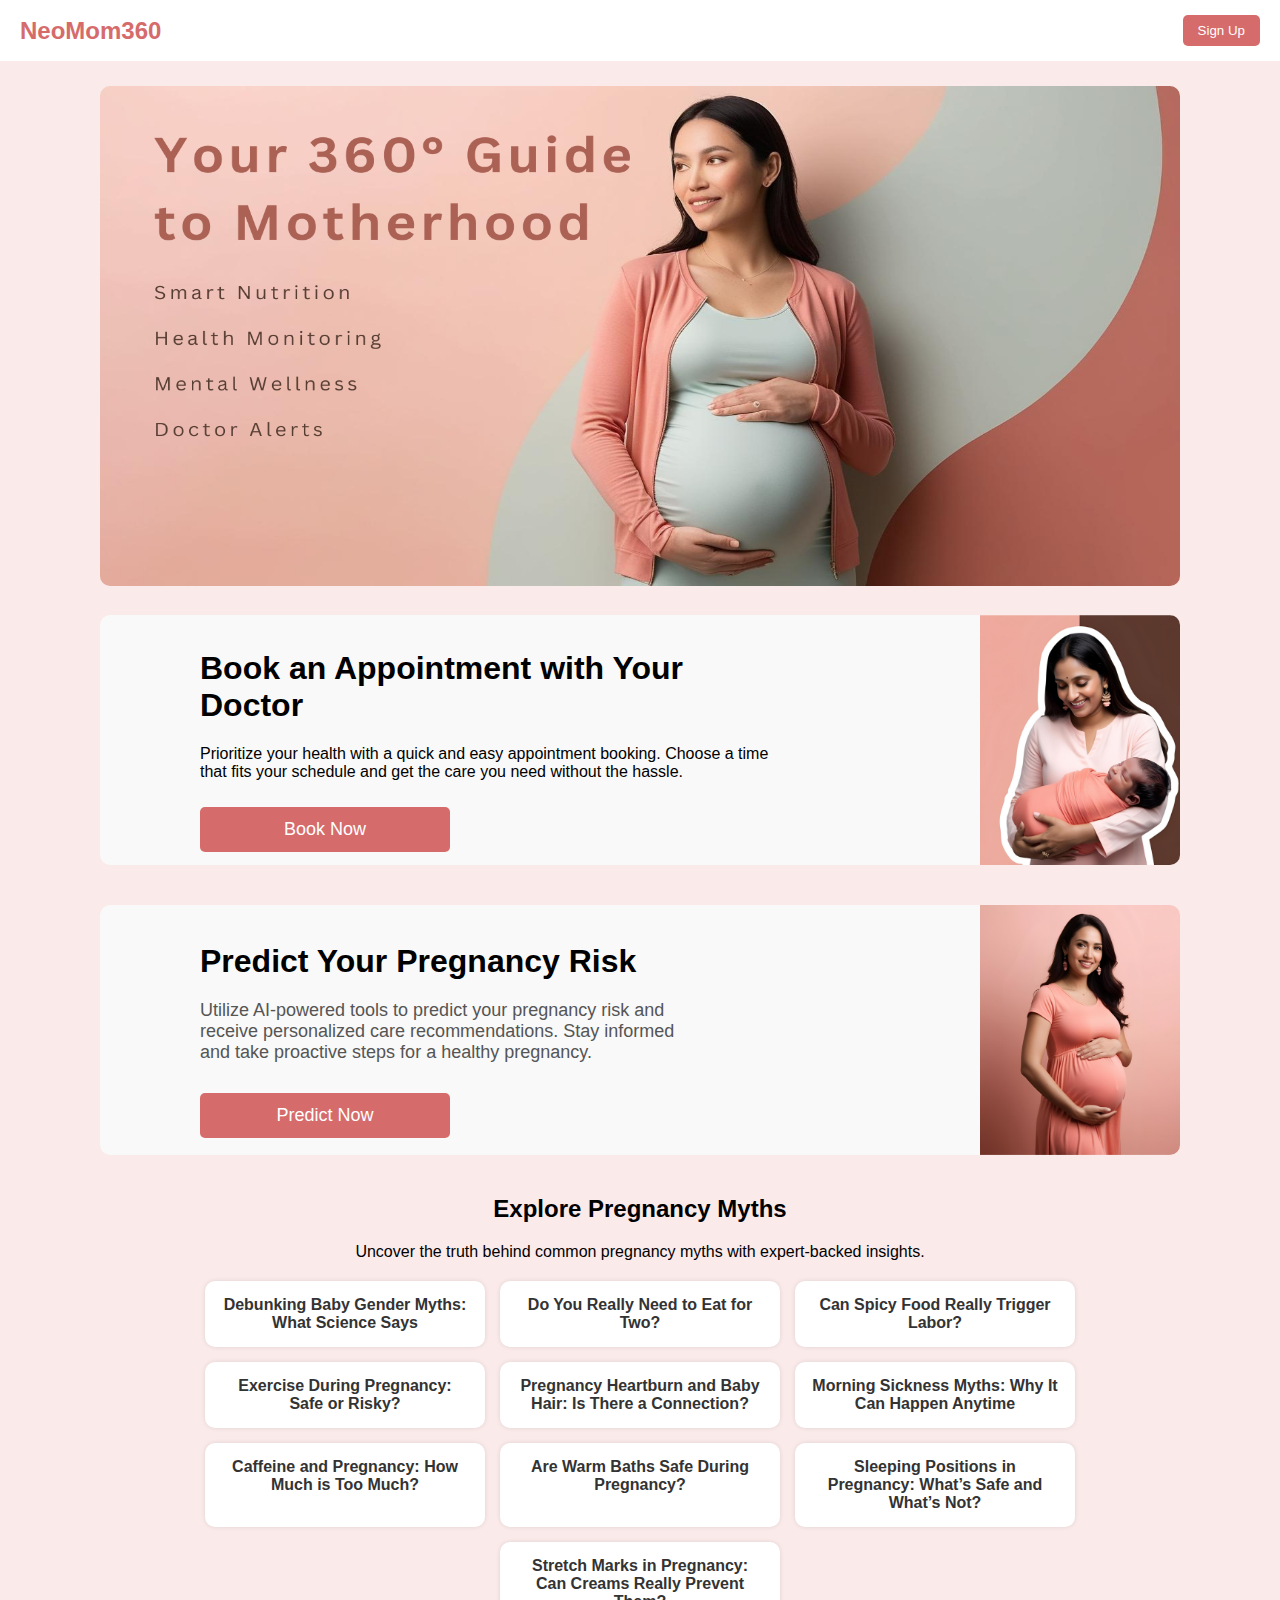
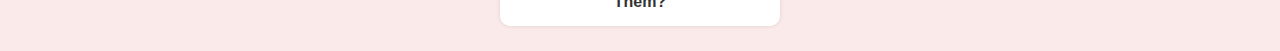
==== index.html @ f3381eb1 "Add files via upload" ====
<!DOCTYPE html>
<html lang="en">
<head>
    <meta charset="UTF-8">
    <meta name="viewport" content="width=device-width, initial-scale=1.0">
    <title>NeoMom360</title>
    <link rel="stylesheet" href="index.css">
</head>
<body>
    <header>
        <nav>
            <div class="logo">NeoMom360</div>
            <a href="signup.html"><button class="signup-btn">Sign Up</button></a>
        </nav>
    </header>
    <div class="container">
        <main>
            <section>
                <img class="mainBanner" src="image\Your 360° Guide to Motherhood.png" alt="NeoMom360 Banner" width="100%" height="500px">
            </section>
            
            <section class="appointment">
                <div class="appointment-text">
                    <h1>Book an Appointment with Your Doctor</h1>
                    <p>Prioritize your health with a quick and easy appointment booking. Choose a time that fits your schedule and get the care you need without the hassle.</p>
                    <a href="appointments.html"><button class="book">Book Now</button></a>
                </div>
                              
                <div class="appointment-image">
                    <img src="image\mom with a baby.png" alt="Mom with her baby">
                </div>
            </section>

            <section class="predict">
                <div class="predict-text">
                    <h1>Predict Your Pregnancy Risk</h1>
                    <p>Utilize AI-powered tools to predict your pregnancy risk and receive personalized care recommendations. Stay informed and take proactive steps for a healthy pregnancy.</p>
                    <a href="prediction.html"><button class="predict-btn">Predict Now</button></a>
                </div>
                            
                <div class="predict-image">
                    <img src="image\pregnant woman.png" alt="Pregnancy Risk Prediction">
                </div>
            </section>
            
            <section class="myths-section">
                <h2>Explore Pregnancy Myths</h2>
                <p>Uncover the truth behind common pregnancy myths with expert-backed insights.</p>
                
                <div class="myth-container">
                    <div class="myth-item">
                        <a href="https://www.scripps.org/news_items/3039-9-common-pregnancy-myths-debunked" target="_blank" rel="noopener noreferrer">
                            Debunking Baby Gender Myths: What Science Says
                        </a>
                    </div>
                    <div class="myth-item">
                        <a href="https://www.healthlinetoday.com/common-pregnancy-myths-debunked-whats-true-and-whats-not/" target="_blank" rel="noopener noreferrer">
                            Do You Really Need to Eat for Two?
                        </a>
                    </div>
                    <div class="myth-item">
                        <a href="https://www.pregnancymagazine.com/pregnancy/pregnancy-lifestyle/9-common-pregnancy-myths-debunked" target="_blank" rel="noopener noreferrer">
                            Can Spicy Food Really Trigger Labor?
                        </a>
                    </div>
                    <div class="myth-item">
                        <a href="https://www.acog.org/womens-health/faqs/exercise-during-pregnancy" target="_blank" rel="noopener noreferrer">
                            Exercise During Pregnancy: Safe or Risky?
                        </a>
                    </div>
                    <div class="myth-item">
                        <a href="https://www.novanthealth.org/healthy-headlines/9-most-common-pregnancy-myths" target="_blank" rel="noopener noreferrer">
                            Pregnancy Heartburn and Baby Hair: Is There a Connection?
                        </a>
                    </div>
                    <div class="myth-item">
                        <a href="https://www.whattoexpect.com/pregnancy/symptoms-and-solutions/morning-sickness.aspx" target="_blank" rel="noopener noreferrer">
                            Morning Sickness Myths: Why It Can Happen Anytime
                        </a>
                    </div>
                    <div class="myth-item">
                        <a href="https://www.motherhoodcenter.com/13-pregnancy-myths-debunked/" target="_blank" rel="noopener noreferrer">
                            Caffeine and Pregnancy: How Much is Too Much?
                        </a>
                    </div>
                    <div class="myth-item">
                        <a href="https://www.healthline.com/health/pregnancy/hot-tub-during-pregnancy" target="_blank" rel="noopener noreferrer">
                            Are Warm Baths Safe During Pregnancy?
                        </a>
                    </div>
                    <div class="myth-item">
                        <a href="https://www.acog.org/womens-health/faqs/sleeping-during-pregnancy" target="_blank" rel="noopener noreferrer">
                            Sleeping Positions in Pregnancy: What’s Safe and What’s Not?
                        </a>
                    </div>
                    <div class="myth-item">
                        <a href="https://www.mayoclinic.org/healthy-lifestyle/pregnancy-week-by-week/expert-answers/stretch-marks/faq-20057958" target="_blank" rel="noopener noreferrer">
                            Stretch Marks in Pregnancy: Can Creams Really Prevent Them?
                        </a>
                    </div>
                </div>
            </section>       
        </main>
    </div>
</body>
</html>
---- index.css ----
/* General Styles */
body {
    font-family: Arial, sans-serif;
    margin: 0;
    padding: 0;
    background-color: #fbeaea;
}

/* Navigation (Full Width) */
nav {
    display: flex;
    justify-content: space-between;
    align-items: center;
    padding: 15px 20px;
    background-color: #fff;
}

/* Logo */
.logo {
    font-size: 1.5rem;
    font-weight: bold;
    color: #d66b6b;
}

/* Navigation Links */
nav ul {
    list-style: none;
    display: flex;
    gap: 20px;
}

nav ul li {
    display: inline;
}

nav ul li a {
    text-decoration: none;
    color: #333;
    font-weight: bold;
}

/* Search Bar */
.search-bar input {
    padding: 5px 10px;
    border: 1px solid #ccc;
    border-radius: 5px;
}

/* Sign-Up Button */
.signup-btn {
    background-color: #d66b6b;
    color: white;
    border: none;
    padding: 8px 15px;
    border-radius: 5px;
    cursor: pointer;
}

/* Main Container (Keeps Everything 100px Away from Left & Right) */
.container {
    margin-top: 25px;
    margin-left: 100px;
    margin-right: 100px;
}

section{
    margin: 25px 0px;
}

.mainBanner{
    border-radius: 10px;
}

/* Hero Section */
.appointment {
    display: flex;
    justify-content: space-between;
    align-items: center; 
    background: #FFF5F3;
    border-radius: 10px;
    max-height: none; 
}

.appointment-text {
    max-width: 60%;
}

.appointment-image {
    display: flex; 
    align-items: center; 
    justify-content: center; 
}

.appointment-image img {
    max-width: 200px;
    height: auto;
    border-radius: 0px 10px 10px 0px;
}

.appointment button {
    background-color: #d66b6b;
    color: white;
    border: none;
    padding: 12px;
    border-radius: 5px;
    cursor: pointer;
    max-width: 300px;
    min-width: 250px;
    font-size: 18px;
    margin-top: 10px;
}

.appointment button:hover {
    background-color: #b74747;
}

/* Pregnancy Myths Section */
.myths-section {
    text-align: center;
}

.myth-container {
    display: flex;
    flex-wrap: wrap;
    justify-content: center;
    gap: 15px;
    margin-top: 20px;
}

.myth-item {
    display: inline-block;
    text-decoration: none;
    color: #333; /* Default text color */
    font-weight: normal;
    padding: 15px;
    background: #fff;
    border-radius: 10px;
    box-shadow: 0 0 5px rgba(0, 0, 0, 0.1);
    transition: transform 0.2s ease-in-out;
    width: 250px;
    text-align: center;
}

/* Prevent link styling */
.myth-item a {
    text-decoration: none;
    color: inherit; /* Makes links look like normal text */
    font-weight: bold;
    display: block;
}

.myth-item:hover {
    transform: scale(1.05);
    box-shadow: 0 4px 10px rgba(0, 0, 0, 0.2);
}
/* General styling for both sections */
.predict,.appointment {
    display: flex;
    justify-content: space-between;
    align-items: center;
    background-color: #f9f9f9;
    margin-bottom: 40px;
    padding-left: 100px;
    border-radius: 10px;
}

/* Styling for text content */
.predict-text {
    max-width: 50%;
}

.predict-text h1 {
    font-size: 32px;
    font-weight: bold;
    margin-bottom: 20px;
}

.predict-text p {
    font-size: 18px;
    margin-bottom: 20px;
    color: #555;
}


/* Styling for the predict section when screen size is smaller */
@media (max-width: 768px) {
    section {
        flex-direction: column;
        align-items: center;
        text-align: center;
    }

    .predict-text {
        max-width: 100%;
        margin-bottom: 20px;
    }

    .predict-image img {
        max-width: 80%;
    }
}


.predict button {
    background-color: #d66b6b;
    color: rgb(255, 255, 255);
    border: none;
    padding: 12px;
    border-radius: 5px;
    cursor: pointer;
    max-width: 300px;
    min-width: 250px;
    font-size: 18px;
    margin-top: 10px;
}

.predict button:hover {
    background-color: #b74747;
}

/* Appointments Section */
.info-conatiner {
    text-align: center;
    padding: 30px;
}
.info-cards {
    display: grid;
    grid-template-columns: repeat(4, 1fr);
    gap: 10px;
    margin-top: 20px;
}

.info {
    padding: 15px;
    border-radius: 10px;
    box-shadow: 0 0 5px rgba(0, 0, 0, 0.1);
}

.predict-image{
        display: flex; 
        align-items: center; 
        justify-content: center; 
}
.predict-image img {
        max-width: 200px;
        height: auto;
        border-radius: 0px 10px 10px 0px;
    }
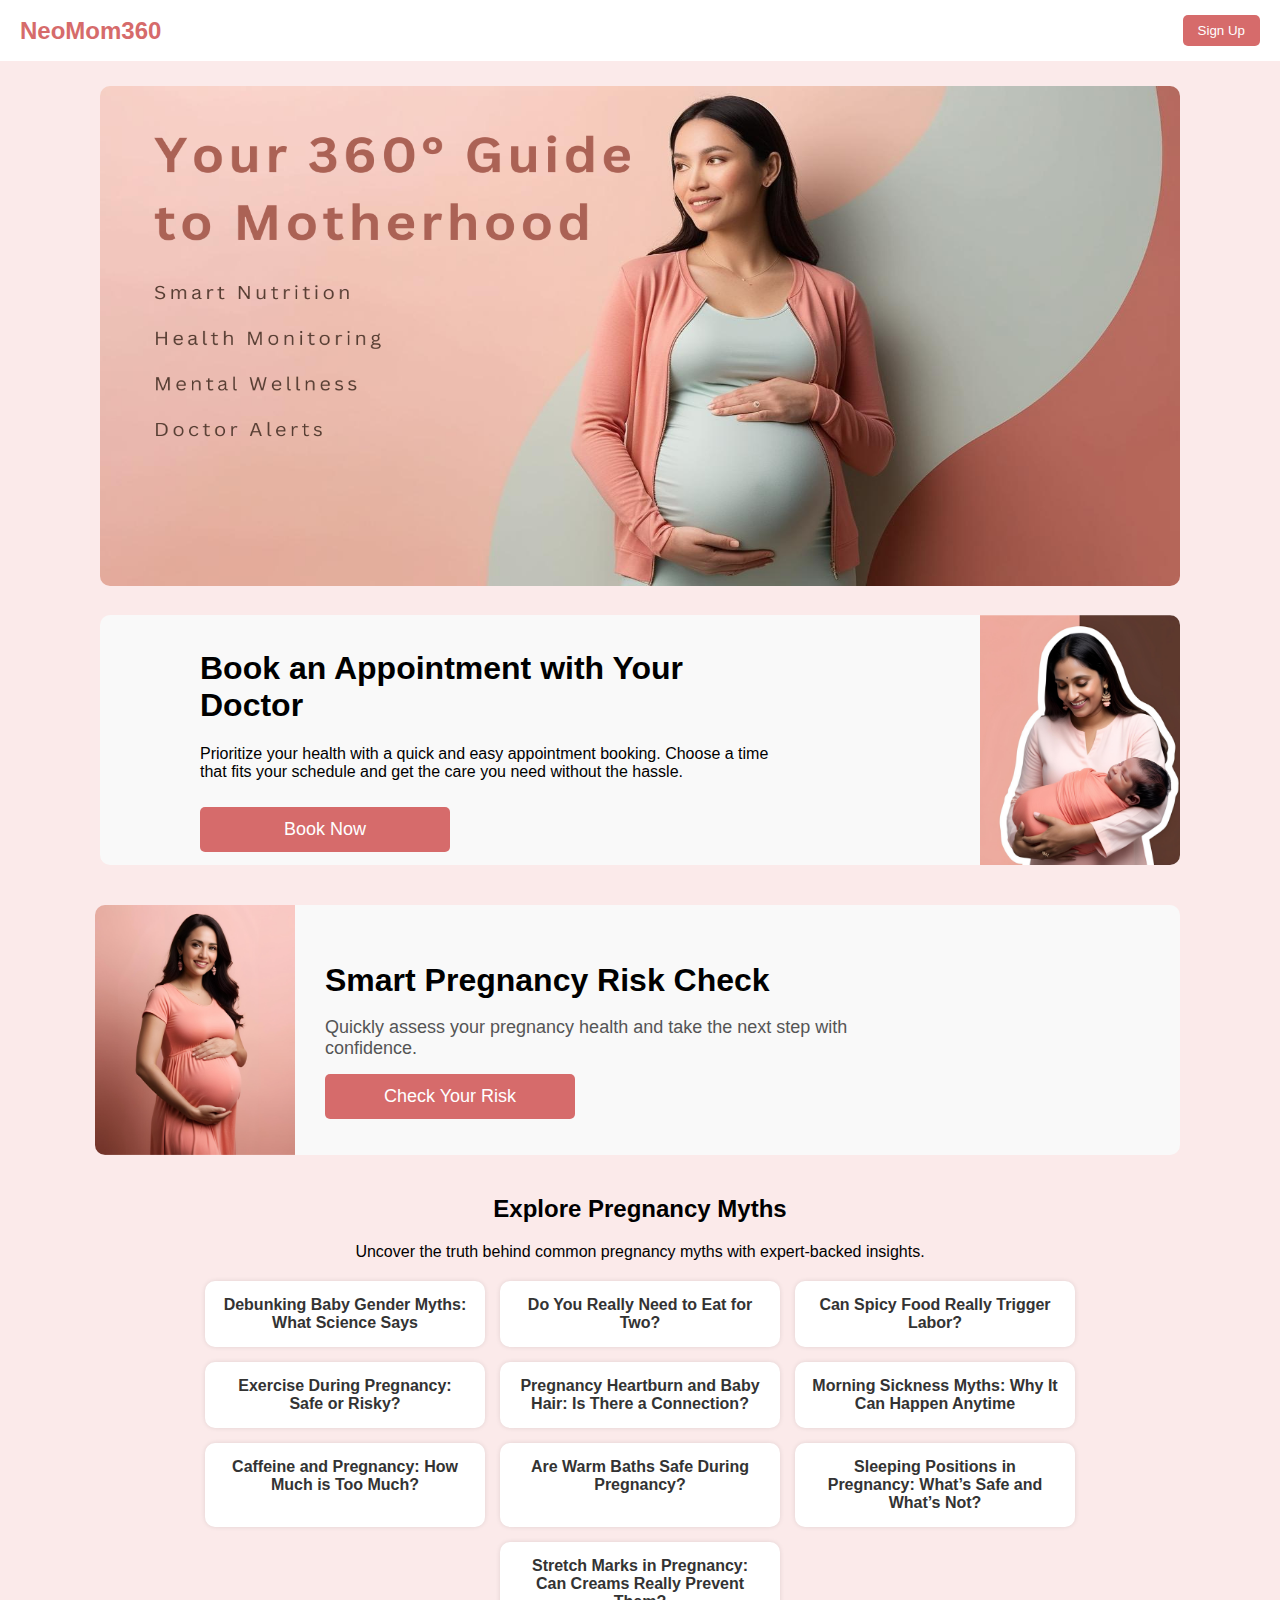
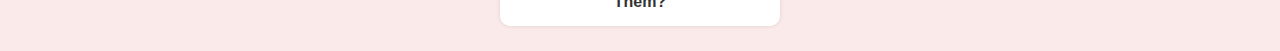
==== commit 170919c5: "Add files via upload" ====
--- a/index.html
+++ b/index.html
@@ -32,15 +32,15 @@
             </section>
 
             <section class="predict">
-                <div class="predict-text">
-                    <h1>Predict Your Pregnancy Risk</h1>
-                    <p>Utilize AI-powered tools to predict your pregnancy risk and receive personalized care recommendations. Stay informed and take proactive steps for a healthy pregnancy.</p>
-                    <a href="prediction.html"><button class="predict-btn">Predict Now</button></a>
-                </div>
-                            
                 <div class="predict-image">
                     <img src="image\pregnant woman.png" alt="Pregnancy Risk Prediction">
                 </div>
+                <div class="predict-text">
+                    <h1>Smart Pregnancy Risk Check</h1>
+                    <p>Quickly assess your pregnancy health and take the next step with confidence.</p>
+                    <a href="risk_prediction.html"><button class="predict-btn">Check Your Risk</button></a>
+                </div>
+                       
             </section>
             
             <section class="myths-section">
--- a/index.css
+++ b/index.css
@@ -79,6 +79,7 @@
     background: #FFF5F3;
     border-radius: 10px;
     max-height: none; 
+    padding-left: 100PX;
 }
 
 .appointment-text {
@@ -160,25 +161,84 @@
     align-items: center;
     background-color: #f9f9f9;
     margin-bottom: 40px;
-    padding-left: 100px;
-    border-radius: 10px;
+    border-radius: 10px;
+}
+
+.predict {
+    display: flex;
+    align-items: center;
+    justify-content: flex-start; /* Align items to the left */
 }
 
 /* Styling for text content */
 .predict-text {
     max-width: 50%;
+    flex: 1; /* Allow text to take available space */
+    padding: 20px 100px 20px 30px;
 }
 
 .predict-text h1 {
     font-size: 32px;
     font-weight: bold;
-    margin-bottom: 20px;
+    margin-bottom: 10px; /* Reduce spacing */
 }
 
 .predict-text p {
     font-size: 18px;
-    margin-bottom: 20px;
+    margin-bottom: 10px; /* Reduce spacing */
     color: #555;
+}
+
+/* Image styling */
+.predict-image {
+    display: flex;
+    align-items: center;
+    justify-content: center;
+    flex-shrink: 0; /* Prevent image from shrinking */
+}
+
+.predict-image img {
+    max-width: 200px; /* Slightly reduce image size */
+    height: auto;
+    border-radius: 10px 0px 0px 10px;
+    margin-left: -5px; /* Adjust positioning */
+}
+
+/* Button styling */
+.predict button {
+    background-color: #d66b6b;
+    color: white;
+    border: none;
+    padding: 12px;
+    border-radius: 5px;
+    cursor: pointer;
+    max-width: 300px;
+    min-width: 250px;
+    font-size: 18px;
+    margin-top: 5px; /* Reduce spacing */
+}
+
+.predict button:hover {
+    background-color: #b74747;
+}
+
+
+/* Appointments Section */
+.info-conatiner {
+    text-align: center;
+    padding: 30px;
+}
+.info-cards {
+    display: grid;
+    grid-template-columns: repeat(4, 1fr);
+    gap: 10px;
+    margin-top: 20px;
+}
+
+.info {
+    padding: 15px;
+    border-radius: 10px;
+    box-shadow: 0 0 5px rgba(0, 0, 0, 0.1);
 }
 
 
@@ -198,51 +258,4 @@
     .predict-image img {
         max-width: 80%;
     }
-}
-
-
-.predict button {
-    background-color: #d66b6b;
-    color: rgb(255, 255, 255);
-    border: none;
-    padding: 12px;
-    border-radius: 5px;
-    cursor: pointer;
-    max-width: 300px;
-    min-width: 250px;
-    font-size: 18px;
-    margin-top: 10px;
-}
-
-.predict button:hover {
-    background-color: #b74747;
-}
-
-/* Appointments Section */
-.info-conatiner {
-    text-align: center;
-    padding: 30px;
-}
-.info-cards {
-    display: grid;
-    grid-template-columns: repeat(4, 1fr);
-    gap: 10px;
-    margin-top: 20px;
-}
-
-.info {
-    padding: 15px;
-    border-radius: 10px;
-    box-shadow: 0 0 5px rgba(0, 0, 0, 0.1);
-}
-
-.predict-image{
-        display: flex; 
-        align-items: center; 
-        justify-content: center; 
-}
-.predict-image img {
-        max-width: 200px;
-        height: auto;
-        border-radius: 0px 10px 10px 0px;
-    }+}